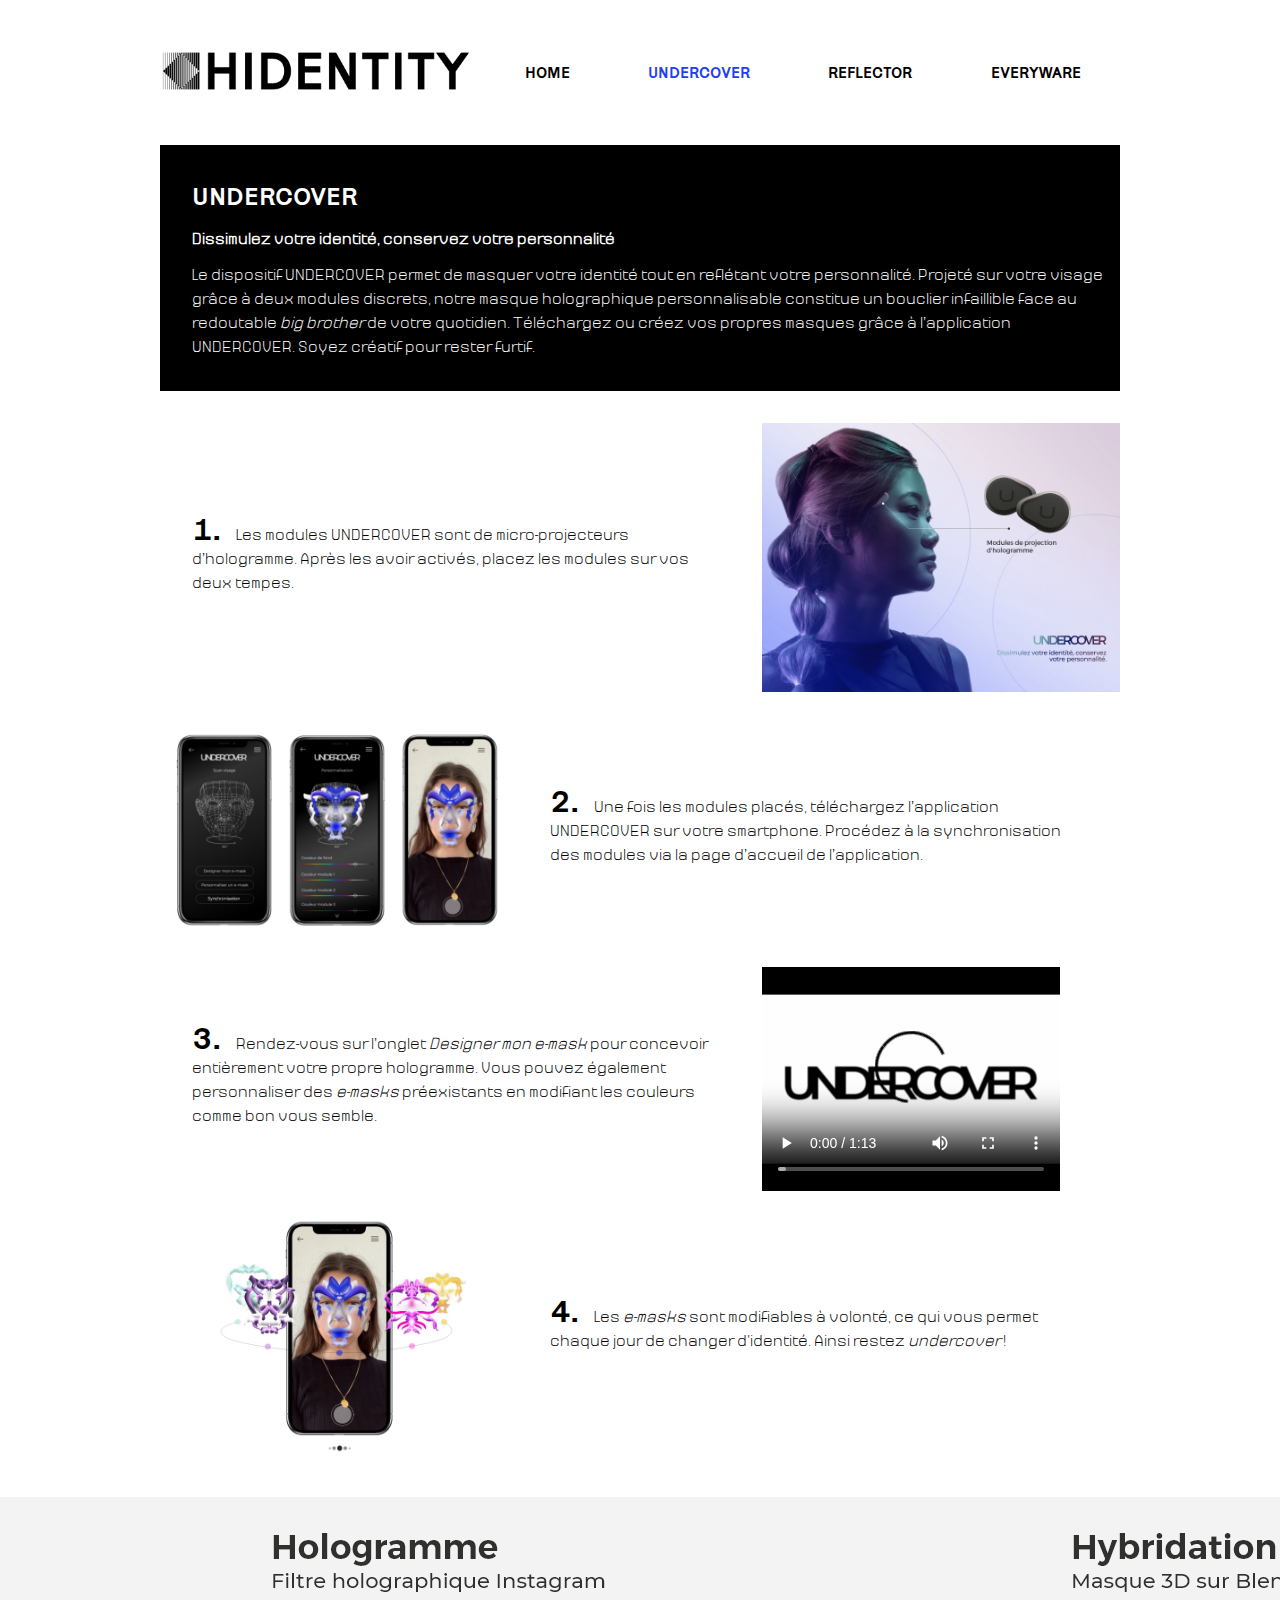
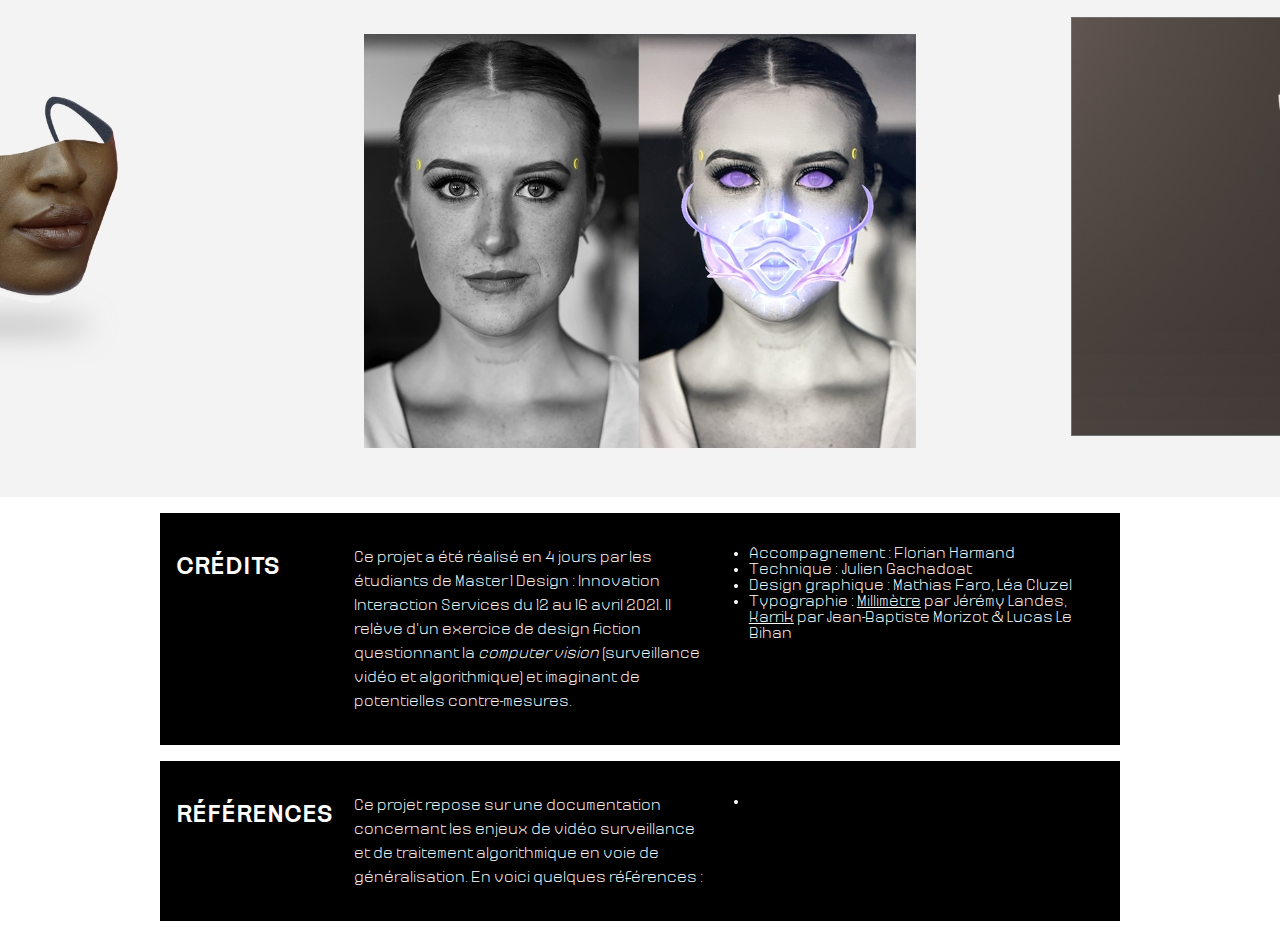
==== surveillance/site/dissimulation.html @ f0419053 "Page projet" ====
<!DOCTYPE html>
<html lang="fr">

<head>
  <meta charset="UTF-8">
  <meta http-equiv="X-UA-Compatible" content="IE=edge">
  <meta name="viewport" content="width=device-width, initial-scale=1.0">
  <link rel="stylesheet" href="style.css">
  <link rel="icon" href="images/petit_logo_noir.png" type="image/png"> 
  <title>Hidentity Lab</title>
</head>

<body>
  <div class="grid">

    <div class="logo">
      <img src="images/logo_complet_noir.png" alt="Hidentity Lab"/>
    </div>

    <header class="nav">
      <nav class="main-nav">
        <ul class="menu">
          <li><a href="">HOME</a></li>
          <li><a class="active" href="">UNDERCOVER</a></li>
          <li><a href="">REFLECTOR</a></li>
          <li><a href="">EVERYWARE</a></li>
        </ul>
      </nav>
    </header>

    <div class="desc">
      <div class="desc-inner">
        <div class="text-desc">
          <h2>UNDERCOVER</h1>
          <p class="subtitle"><b>Dissimulez votre identité, conservez votre personnalité</b></p>
          <p>Le dispositif UNDERCOVER permet de masquer votre identité tout en reflétant votre personnalité. Projeté sur votre visage grâce à deux modules discrets, notre masque holographique personnalisable constitue un bouclier infaillible face au redoutable <i>big brother</i> de votre quotidien. Téléchargez ou créez vos propres masques grâce à l’application UNDERCOVER. Soyez créatif pour rester furtif.</p>
        </div>
      </div>
    </div>

    <section class="services explanations">
      <div class="service dissimulation">
        <div class="text-service">
          <p><span>1.</span>Les modules UNDERCOVER sont de micro-projecteurs d’hologramme. Après les avoir activés, placez les modules sur vos deux tempes.</p>
        </div>
        <div class="image-service">
          <img src="images/dissimulation1.jpg" alt="UNDERCOVER - Dissimulation 1"/>
        </div>
      </div>
      <div class="service dissimulation">
        <div class="image-service">
          <img src="images/dissimulation2.jpg" alt="UNDERCOVER - Dissimulation 2"/>
        </div>
        <div class="text-service">
          <p><span>2.</span>Une fois les modules placés, téléchargez l’application UNDERCOVER sur votre smartphone. Procédez à la synchronisation des modules via la page d’accueil de l’application.</p>
        </div>
      </div>
      <div class="service dissimulation">
        <div class="text-service">
          <p><span>3.</span>Rendez-vous sur l’onglet <i>Designer mon e-mask</i> pour concevoir entièrement votre propre hologramme. Vous pouvez également personnaliser des <i>e-masks</i> préexistants en modifiant les couleurs comme bon vous semble.</p>
        </div>
        <div class="image-service">
          <video controls width="298">

            <source src="images/dissimulation3.webm"
                    type="video/webm">
        
            <source src="images/dissimulation3.mp4"
                    type="video/mp4">
        
            Sorry, your browser doesn't support embedded videos.
        </video>
        </div>
      </div>
      <div class="service dissimulation">
        <div class="image-service">
          <img src="images/dissimulation4.jpg" alt="UNDERCOVER - Dissimulation 4"/>
        </div>
        <div class="text-service">
          <p><span>4.</span>Les <i>e-masks</i> sont modifiables à volonté, ce qui vous permet chaque jour de changer d'identité. Ainsi restez <i>undercover</i> !</p>
        </div>
      </div>   
    </section>

    <section class="RD">
      <img src="images/dissimulationRD1.jpg" alt="UNDERCOVER - R&D 1"/>
      <img src="images/dissimulationRD2.jpg" alt="UNDERCOVER - R&D 2"/>
      <img src="images/dissimulationRD3.jpg" alt="UNDERCOVER - R&D 3"/>
    </section>

    <section id="credits">
      <h2>Crédits</h1>
      <p>Ce projet a été réalisé en 4 jours par les étudiants de Master 1 Design : Innovation Interaction Services du 12 au 16 avril 2021. Il relève d'un exercice de design fiction questionnant la <i>computer vision</i> (surveillance vidéo et algorithmique) et imaginant de potentielles contre-mesures.</p>
      <ul>
        <li>Accompagnement : Florian Harmand</li>
        <li>Technique : Julien Gachadoat</li>
        <li>Design graphique : Mathias Faro, Léa Cluzel</li>
        <li>Typographie : <a href="https://velvetyne.fr/fonts/millimetre/">Millimètre</a> par Jérémy Landes, <a href="https://velvetyne.fr/fonts/karrik/">Karrik</a> par Jean-Baptiste Morizot & Lucas Le Bihan
          
          </li>
      </ul>
    </section>

    <section id="references">
      <h2>Références</h1>
      <p>Ce projet repose sur une documentation concernant les enjeux de vidéo surveillance et de traitement algorithmique en voie de généralisation. En voici quelques références :</p>
      <ul>
        <li></li>
      </ul>
    </footer>
  </div>
</body>

</html>
---- surveillance/site/style.css ----
@font-face {
  font-family: 'Karrik';
  src: url('fonts/Karrik-Regular.woff2') format('woff2'),
      url('fonts/Karrik-Regular.woff') format('woff');
  font-weight: normal;
  font-style: normal;
  font-display: swap;
}

@font-face {
  font-family: 'Millimetre Light';
  src: url('fonts/Millimetre-Light.woff2') format('woff2'),
      url('fonts/Millimetre-Light.woff') format('woff');
  font-weight: normal;
  font-style: normal;
  font-display: swap;
}

body {
  font-family: "Millimetre Light";
}

.logo {grid-area: logo;}
header {grid-area: nav;}
.desc {grid-area: desc}
.services {grid-area: services}
.RD {grid-area: RD}
#references {grid-area: references}
#credits {grid-area: credits}


.grid
{
  display: grid;
  grid-gap: 20px;
  grid-template-columns: 1fr;
  grid-template-rows: repeat(7, minmax(50px, auto));
  grid-template-areas:  "logo"
                        "nav"
                        "desc"
                        "services"
                        "RD"
                        "credits"
                        "references";
}

header,
aside,
article,
footer,
.logo,
.services,
.credits {
  padding: 1em 0;
}

nav {
  flex: 1;
}

.menu {
  padding: 0;
  display: flex;
  list-style-type: none;
  justify-content: space-around;
}

.menu a {
  color: #000000;
  display: block;
  text-decoration: none;
  transition-property: color;
  transition-duration: 0.3s;
  padding: 1em 2em;
  font-family: "Karrik";
  font-size: 1em;
  font-weight: normal;
  text-transform: uppercase;
  transition: all 0.2s;
}

.menu li:nth-child(1) a:hover, .menu li:nth-child(1) a.active{
  color: orange;
}

.menu li:nth-child(2) a:hover, .menu li:nth-child(2) a.active{
  color: #223eef;
}

.menu li:nth-child(3) a:hover{
  color: #FF00FF;
}
.menu li:nth-child(4) a:hover{
  color: #F72A00;
}

.services{
  display: flex;
  flex-direction: column;
}

.desc {
  padding: 1em 1em 1em 2em;
  background: black;
  color: white;
}

h2 {
  font-family: "Karrik";
  font-size: 1.6em;
  font-weight: normal;
  text-transform: uppercase;
}

p{
  line-height: 1.5;
}

.subtitle {
  line-height: 1;
}

img{
  max-width: 100%;
}

.logo img {
  max-width: 100%;
}

.services a{
  text-decoration: none;
  color: black;
  border: 2px solid white;
  box-sizing: border-box;
  padding: 1em;
  transition: all 0.3s;
}

.services a.dissimulation:hover {
  border: 2px solid #223eef;
}

.services a.reflexion:hover {
  border: 2px solid #FF00FF;
}

.services a.saturation:hover {
  border: 2px solid #F72A00;
}

.services h3 {
  font-family: "Karrik Regular";
  font-size: 2em;
  font-weight: normal;
  letter-spacing: 2px;
}

.services img {
  max-width: 100%;
}

#credits {
  background: black;
  color: white;
  padding: 1em;
}

#credits a {
  color: white;
}
#credits a:hover {
  color: orange;
}


#references {
  background: black;
  color: white;
  padding: 1em;
}

/* Demo Specific Styles */
body {
  margin: 0 auto;
  max-width: 60em;
  padding: 1em 0;
}

.service {
  display: flex;
  align-items: center;
}

.text-service {
  flex: 3;
  padding: 1em 2em;
}

.text-service span {
  font-family: "Karrik";
  font-size: 2em;
  margin-right: 0.5em;
  line-height: 0;
}

.image-service {
  flex: 2;
}




@media screen and (min-width: 768px)
{
  .grid
  {
    grid-gap: 1em;
    grid-template-columns: repeat(6, 1fr);
    grid-template-rows: repeat(6, minmax(100px, auto));
    grid-template-areas:  "logo logo nav nav nav nav"
                          "desc desc desc desc desc desc"
                          "services services services services services services"
                          "RD RD RD RD RD RD"
                          "credits credits credits credits credits credits"
                          "references references references references references references";
  }
  .grid > * {
    display: flex;
    justify-content: center;
  }
  .services {
    flex-direction: row;
  }
  .services a{
    flex: 1;
    min-height: 540px;
  }
  .desc-inner {
    display: flex;
    align-items: inherit;
  }
  .desc-inner .text-desc {
    flex: 3;
  }
  .desc-inner .image-desc {
    flex: 2;
    margin-left: 1em;
  }
  .logo {
    display: block;
    align-self: center;
  }
  #credits h2, #references h2 {
    flex: 1;
  }
  #credits p, #references p {
    flex: 2;
  }
  #credits ul, #references ul {
    flex: 2;
  }
  .explanations {
    flex-direction: column;
  }
}
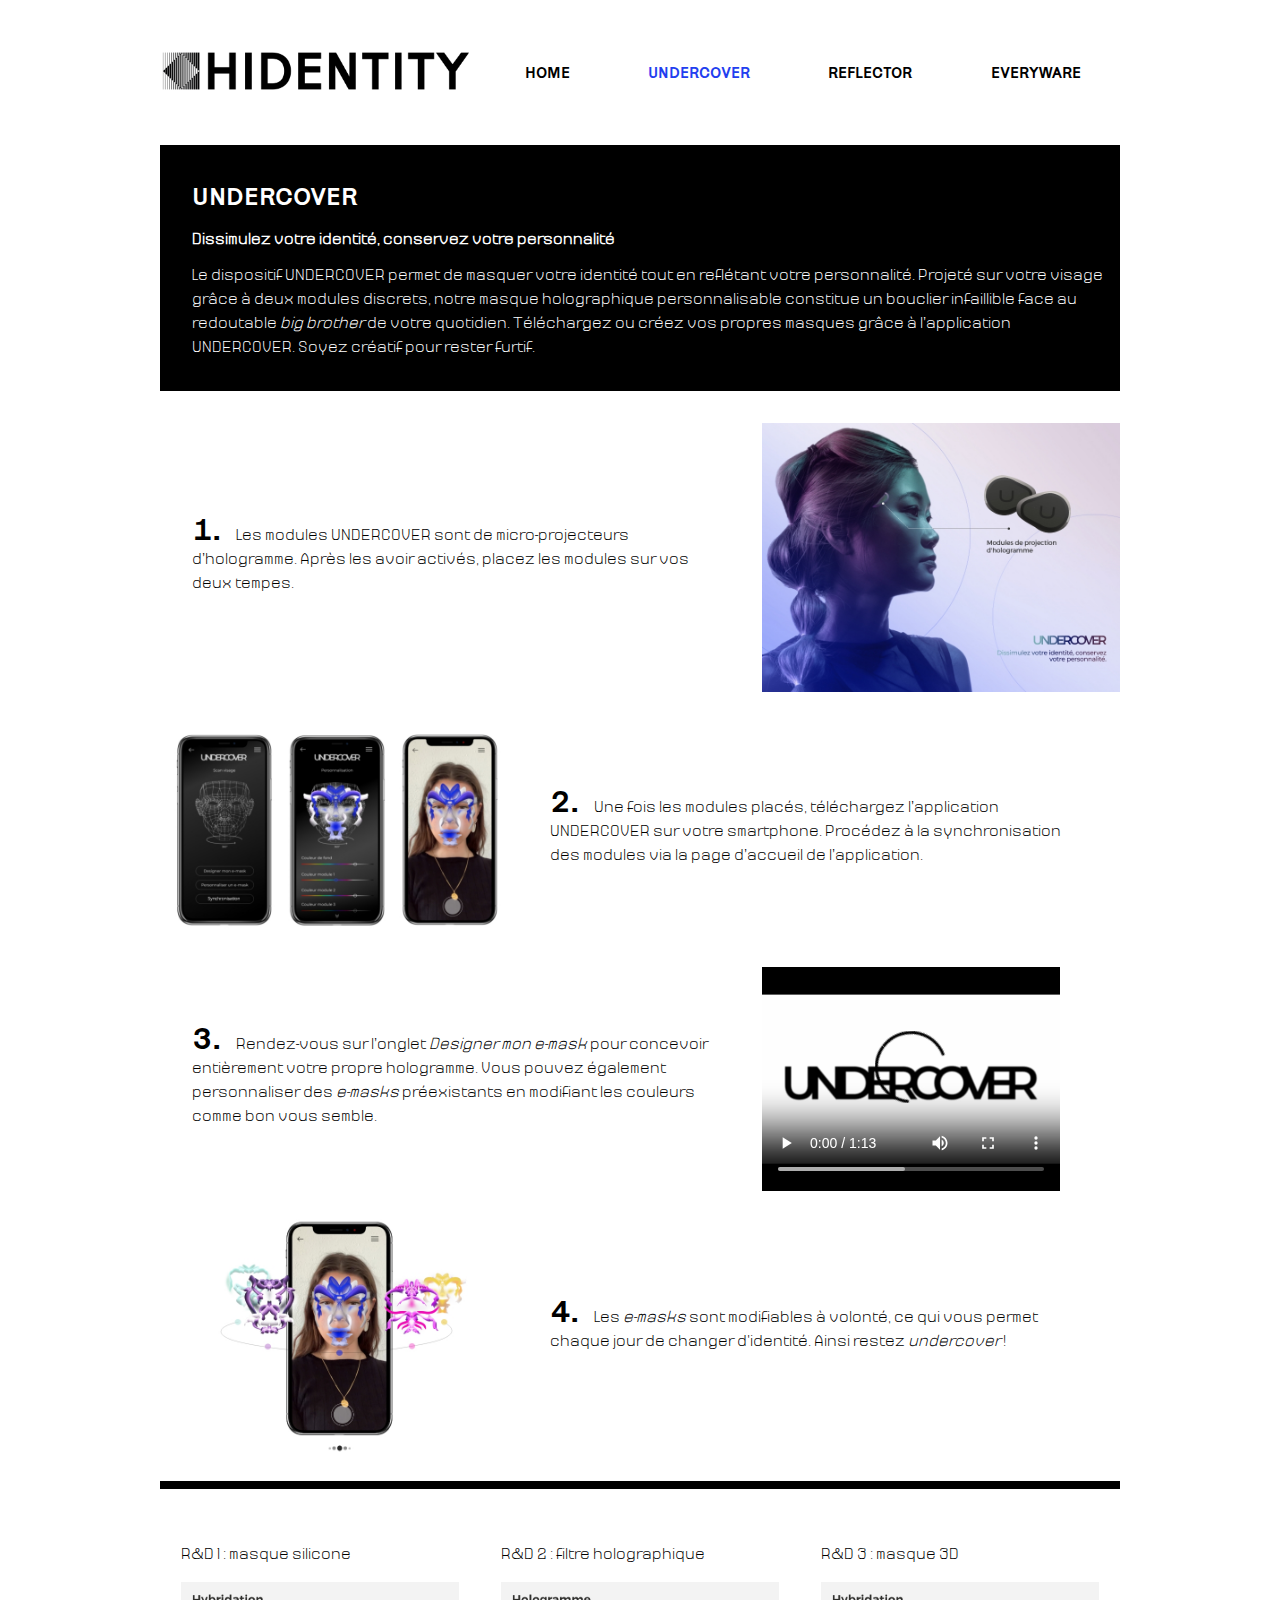
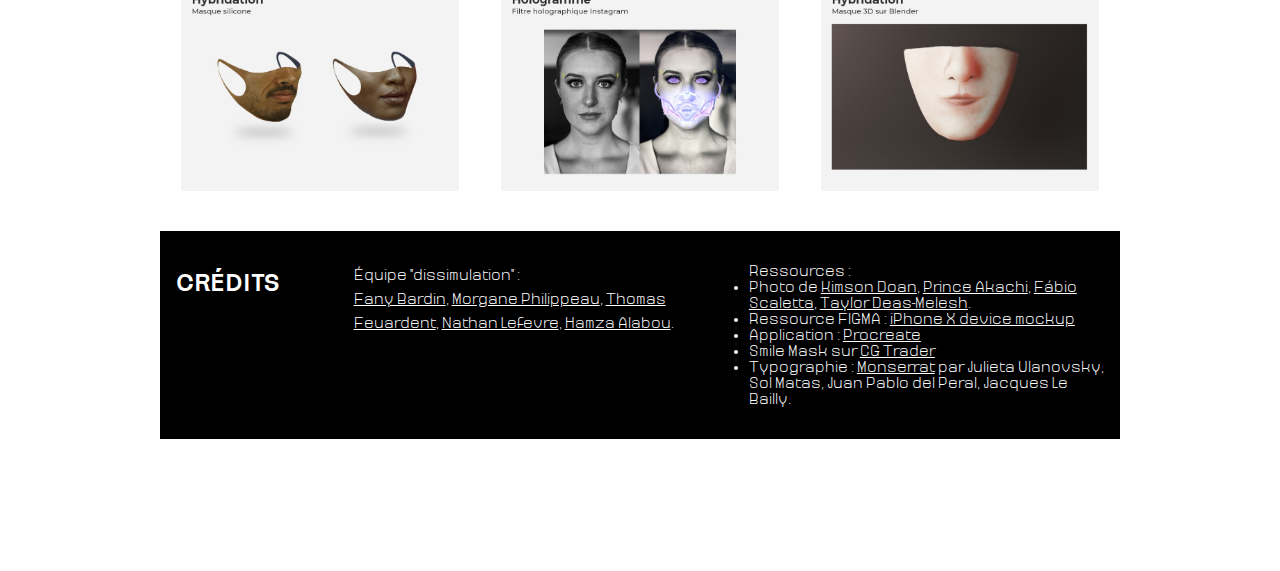
==== commit 4bf3727f: "Saturation" ====
--- a/surveillance/site/dissimulation.html
+++ b/surveillance/site/dissimulation.html
@@ -7,7 +7,7 @@
   <meta name="viewport" content="width=device-width, initial-scale=1.0">
   <link rel="stylesheet" href="style.css">
   <link rel="icon" href="images/petit_logo_noir.png" type="image/png"> 
-  <title>Hidentity Lab</title>
+  <title>UNDERCOVER par Hidentity Lab</title>
 </head>
 
 <body>
@@ -83,30 +83,40 @@
     </section>
 
     <section class="RD">
-      <img src="images/dissimulationRD1.jpg" alt="UNDERCOVER - R&D 1"/>
-      <img src="images/dissimulationRD2.jpg" alt="UNDERCOVER - R&D 2"/>
-      <img src="images/dissimulationRD3.jpg" alt="UNDERCOVER - R&D 3"/>
+      <div>
+        <p>R&D 1 : masque silicone</p>
+        <img src="images/dissimulationRD1.jpg" alt="UNDERCOVER - R&D 1"/>
+      </div>
+      <div>
+        <p>R&D 2 : filtre holographique</p>
+        <img src="images/dissimulationRD2.jpg" alt="UNDERCOVER - R&D 2"/></div>
+      <div>
+        <p>R&D 3 : masque 3D</p>
+        <img src="images/dissimulationRD3.jpg" alt="UNDERCOVER - R&D 3"/></div>
     </section>
 
     <section id="credits">
-      <h2>Crédits</h1>
-      <p>Ce projet a été réalisé en 4 jours par les étudiants de Master 1 Design : Innovation Interaction Services du 12 au 16 avril 2021. Il relève d'un exercice de design fiction questionnant la <i>computer vision</i> (surveillance vidéo et algorithmique) et imaginant de potentielles contre-mesures.</p>
+      <h2>Crédits</h2>
+      <p>Équipe "dissimulation" : <br/>
+        <a target="_blank" href="https://www.linkedin.com/in/fany-bardin-204144206/">Fany Bardin</a>,
+        <a target="_blank" href="https://www.linkedin.com/in/morgane-philippeau-0184991a0/">Morgane Philippeau</a>,
+        <a target="_blank" href="https://fr.linkedin.com/in/thomas-feuardent-212987177/">Thomas Feuardent</a>,
+        <a target="_blank" href="https://www.linkedin.com/in/nathan-lefevre-59687a146/">Nathan Lefevre</a>,
+        <a target="_blank" href="https://www.linkedin.com/in/hamzaalabou/">Hamza Alabou</a>.
+      </p>
       <ul>
-        <li>Accompagnement : Florian Harmand</li>
-        <li>Technique : Julien Gachadoat</li>
-        <li>Design graphique : Mathias Faro, Léa Cluzel</li>
-        <li>Typographie : <a href="https://velvetyne.fr/fonts/millimetre/">Millimètre</a> par Jérémy Landes, <a href="https://velvetyne.fr/fonts/karrik/">Karrik</a> par Jean-Baptiste Morizot & Lucas Le Bihan
-          
-          </li>
+        <span>Ressources :</span><br/>
+        <li>Photo de <a target="_blank" href="https://unsplash.com/@kimsondoan">Kimson Doan</a>, <a href="https://unsplash.com/@princearkman">Prince Akachi</a>, <a target="_blank" href="https://unsplash.com/@fabioscaletta">Fábio Scaletta</a>, <a target="_blank" href="https://unsplash.com/@taylor_deas_melesh">Taylor Deas-Melesh</a>.</li>
+        <li>Ressource FIGMA : <a target="_blank" href="https://www.figma.com/resources/assets/iphonex-device-mockup/">iPhone X device mockup</a></li>
+        <li>Application : <a target="_blank" href="https://apps.apple.com/fr/app/procreate/id425073498">Procreate</a></li>
+        <li>Smile Mask sur <a target="_blank" href="https://www.cgtrader.com/free-3d-models/various/various-models/smile-mask">CG Trader</a></li>
+        <li>Typographie : <a target="_blank" href="https://fonts.google.com/specimen/Montserrat">Monserrat</a> par Julieta Ulanovsky,  Sol Matas,  Juan Pablo del Peral,  Jacques Le Bailly.</li>
       </ul>
     </section>
 
-    <section id="references">
-      <h2>Références</h1>
-      <p>Ce projet repose sur une documentation concernant les enjeux de vidéo surveillance et de traitement algorithmique en voie de généralisation. En voici quelques références :</p>
-      <ul>
-        <li></li>
-      </ul>
+    <section id="references hidden">
+      <h2></h2>
+      <p></p>
     </footer>
   </div>
 </body>
--- a/surveillance/site/style.css
+++ b/surveillance/site/style.css
@@ -18,6 +18,10 @@
 
 body {
   font-family: "Millimetre Light";
+}
+
+.hidden {
+  display: none;
 }
 
 .logo {grid-area: logo;}
@@ -87,10 +91,10 @@
   color: #223eef;
 }
 
-.menu li:nth-child(3) a:hover{
+.menu li:nth-child(3) a:hover, .menu li:nth-child(3) a.active{
   color: #FF00FF;
 }
-.menu li:nth-child(4) a:hover{
+.menu li:nth-child(4) a:hover, .menu li:nth-child(4) a.active{
   color: #F72A00;
 }
 
@@ -206,6 +210,26 @@
 
 .image-service {
   flex: 2;
+}
+
+.RD {
+  flex-wrap: wrap;
+  align-content: flex-start;
+}
+
+.RD div {
+  padding: 1em;
+}
+
+.explanations {
+  border-bottom: 8px solid black;
+}
+
+.saturation-header .image-service{
+  padding: 1em;
+}
+.saturation-header {
+  padding-bottom: 2em;
 }
 
 
@@ -263,4 +287,8 @@
   .explanations {
     flex-direction: column;
   }
-}
+  .RD div {
+    flex: 1 0 21%;
+    margin: 5px;
+  }
+}
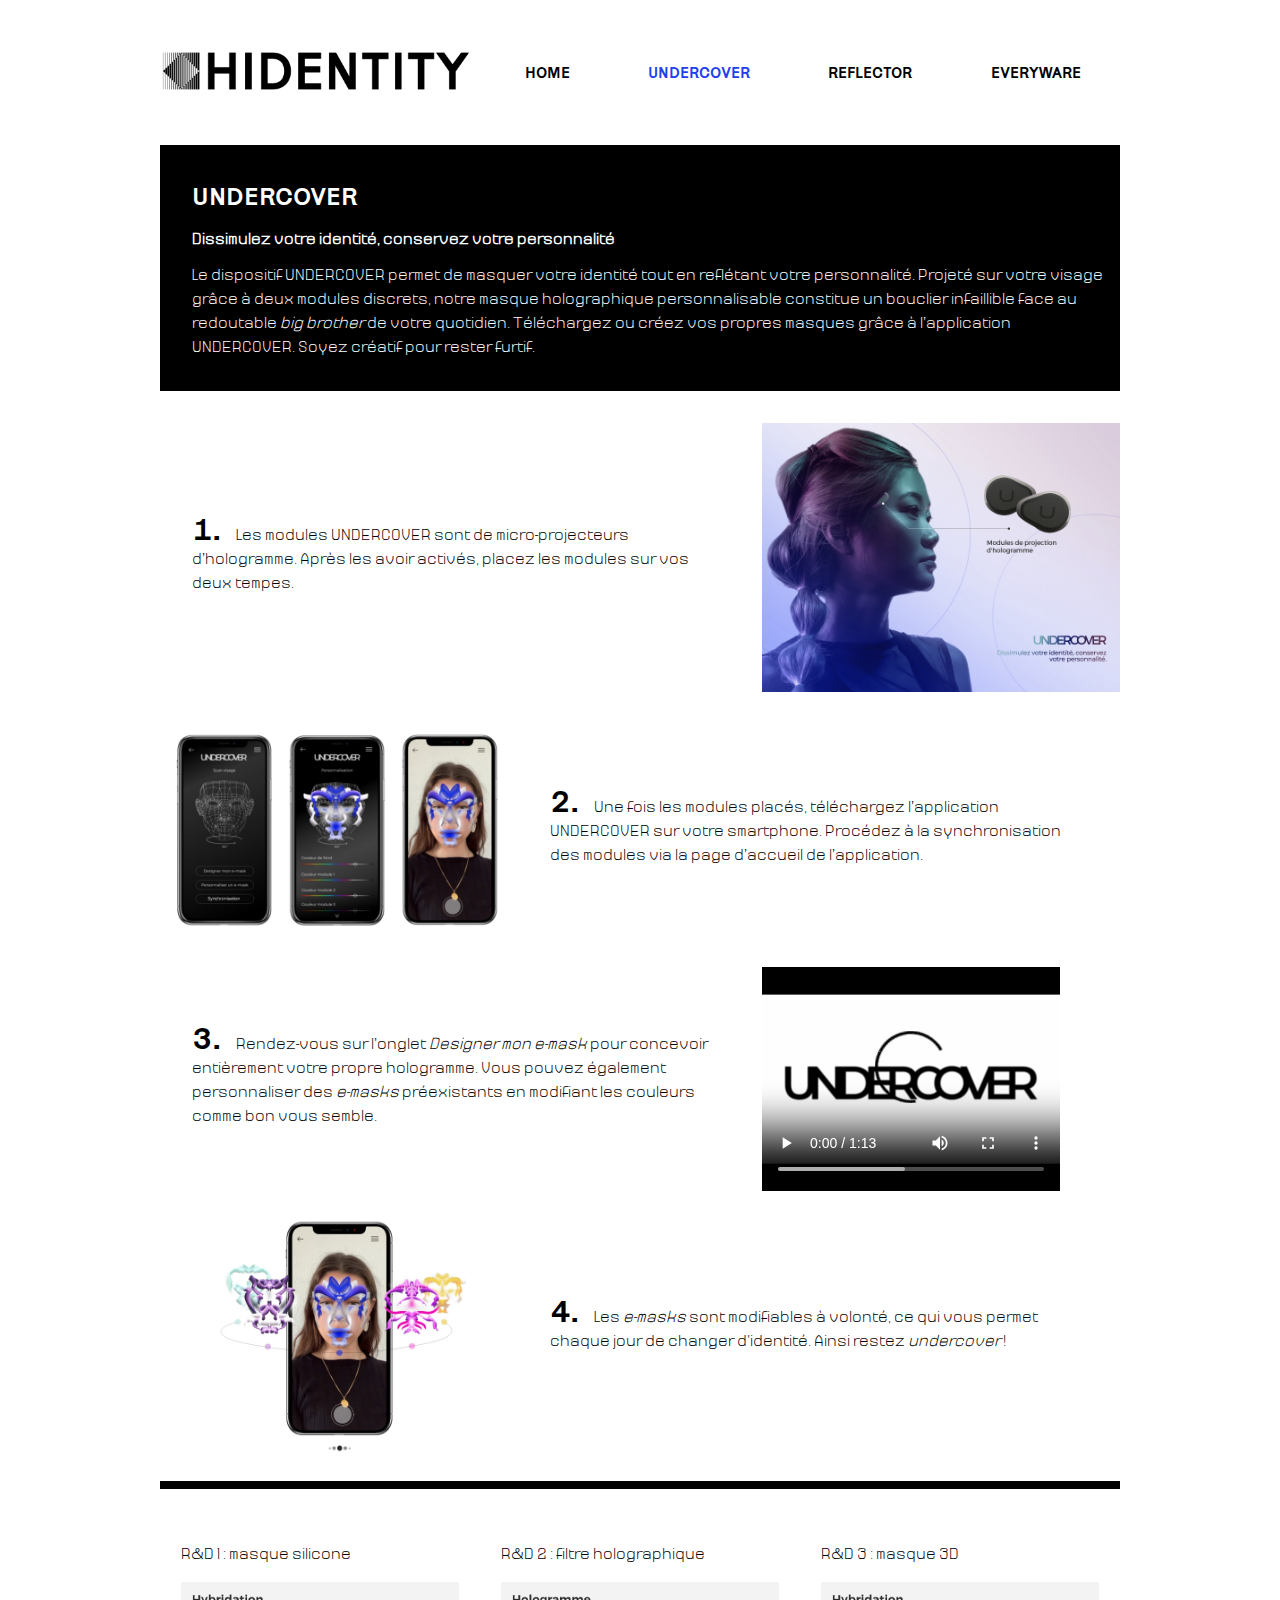
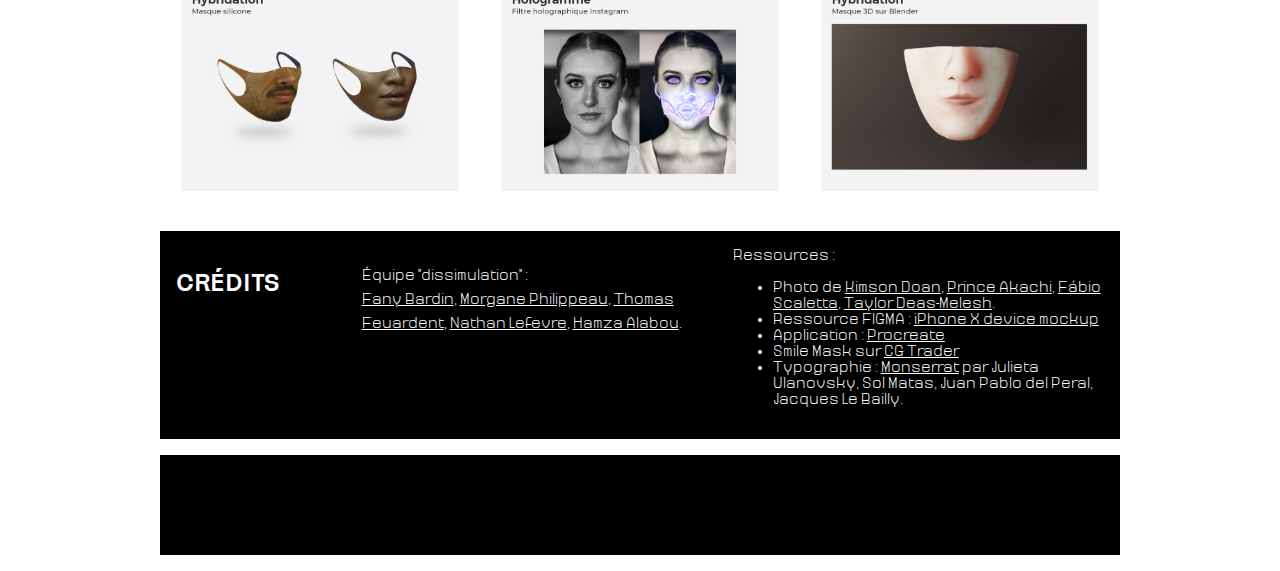
==== commit e6269b30: "Finalisation" ====
--- a/surveillance/site/dissimulation.html
+++ b/surveillance/site/dissimulation.html
@@ -20,10 +20,10 @@
     <header class="nav">
       <nav class="main-nav">
         <ul class="menu">
-          <li><a href="">HOME</a></li>
-          <li><a class="active" href="">UNDERCOVER</a></li>
-          <li><a href="">REFLECTOR</a></li>
-          <li><a href="">EVERYWARE</a></li>
+          <li><a href="index.html">HOME</a></li>
+          <li><a class="active" href="dissimulation.html">UNDERCOVER</a></li>
+          <li><a href="reflexion.html">REFLECTOR</a></li>
+          <li><a href="saturation.html">EVERYWARE</a></li>
         </ul>
       </nav>
     </header>
@@ -31,7 +31,7 @@
     <div class="desc">
       <div class="desc-inner">
         <div class="text-desc">
-          <h2>UNDERCOVER</h1>
+          <h2>UNDERCOVER</h2>
           <p class="subtitle"><b>Dissimulez votre identité, conservez votre personnalité</b></p>
           <p>Le dispositif UNDERCOVER permet de masquer votre identité tout en reflétant votre personnalité. Projeté sur votre visage grâce à deux modules discrets, notre masque holographique personnalisable constitue un bouclier infaillible face au redoutable <i>big brother</i> de votre quotidien. Téléchargez ou créez vos propres masques grâce à l’application UNDERCOVER. Soyez créatif pour rester furtif.</p>
         </div>
@@ -104,20 +104,22 @@
         <a target="_blank" href="https://www.linkedin.com/in/nathan-lefevre-59687a146/">Nathan Lefevre</a>,
         <a target="_blank" href="https://www.linkedin.com/in/hamzaalabou/">Hamza Alabou</a>.
       </p>
-      <ul>
+      <div class="inner-ul">
         <span>Ressources :</span><br/>
-        <li>Photo de <a target="_blank" href="https://unsplash.com/@kimsondoan">Kimson Doan</a>, <a href="https://unsplash.com/@princearkman">Prince Akachi</a>, <a target="_blank" href="https://unsplash.com/@fabioscaletta">Fábio Scaletta</a>, <a target="_blank" href="https://unsplash.com/@taylor_deas_melesh">Taylor Deas-Melesh</a>.</li>
-        <li>Ressource FIGMA : <a target="_blank" href="https://www.figma.com/resources/assets/iphonex-device-mockup/">iPhone X device mockup</a></li>
-        <li>Application : <a target="_blank" href="https://apps.apple.com/fr/app/procreate/id425073498">Procreate</a></li>
-        <li>Smile Mask sur <a target="_blank" href="https://www.cgtrader.com/free-3d-models/various/various-models/smile-mask">CG Trader</a></li>
-        <li>Typographie : <a target="_blank" href="https://fonts.google.com/specimen/Montserrat">Monserrat</a> par Julieta Ulanovsky,  Sol Matas,  Juan Pablo del Peral,  Jacques Le Bailly.</li>
-      </ul>
+        <ul>
+          <li>Photo de <a target="_blank" href="https://unsplash.com/@kimsondoan">Kimson Doan</a>, <a target="_blank" href="https://unsplash.com/@princearkman">Prince Akachi</a>, <a target="_blank" href="https://unsplash.com/@fabioscaletta">Fábio Scaletta</a>, <a target="_blank" href="https://unsplash.com/@taylor_deas_melesh">Taylor Deas-Melesh</a>.</li>
+          <li>Ressource FIGMA : <a target="_blank" href="https://www.figma.com/resources/assets/iphonex-device-mockup/">iPhone X device mockup</a></li>
+          <li>Application : <a target="_blank" href="https://apps.apple.com/fr/app/procreate/id425073498">Procreate</a></li>
+          <li>Smile Mask sur <a target="_blank" href="https://www.cgtrader.com/free-3d-models/various/various-models/smile-mask">CG Trader</a></li>
+          <li>Typographie : <a target="_blank" href="https://fonts.google.com/specimen/Montserrat">Monserrat</a> par Julieta Ulanovsky,  Sol Matas,  Juan Pablo del Peral,  Jacques Le Bailly.</li>
+        </ul>
+      </div>
     </section>
 
-    <section id="references hidden">
+    <section id="references" class="hidden">
       <h2></h2>
       <p></p>
-    </footer>
+    </section>
   </div>
 </body>
 
--- a/surveillance/site/style.css
+++ b/surveillance/site/style.css
@@ -170,10 +170,10 @@
   padding: 1em;
 }
 
-#credits a {
-  color: white;
-}
-#credits a:hover {
+#credits a, #references a {
+  color: white;
+}
+#credits a:hover, #references a:hover {
   color: orange;
 }
 
@@ -281,7 +281,7 @@
   #credits p, #references p {
     flex: 2;
   }
-  #credits ul, #references ul {
+  #credits .inner-ul, #references .inner-ul {
     flex: 2;
   }
   .explanations {
